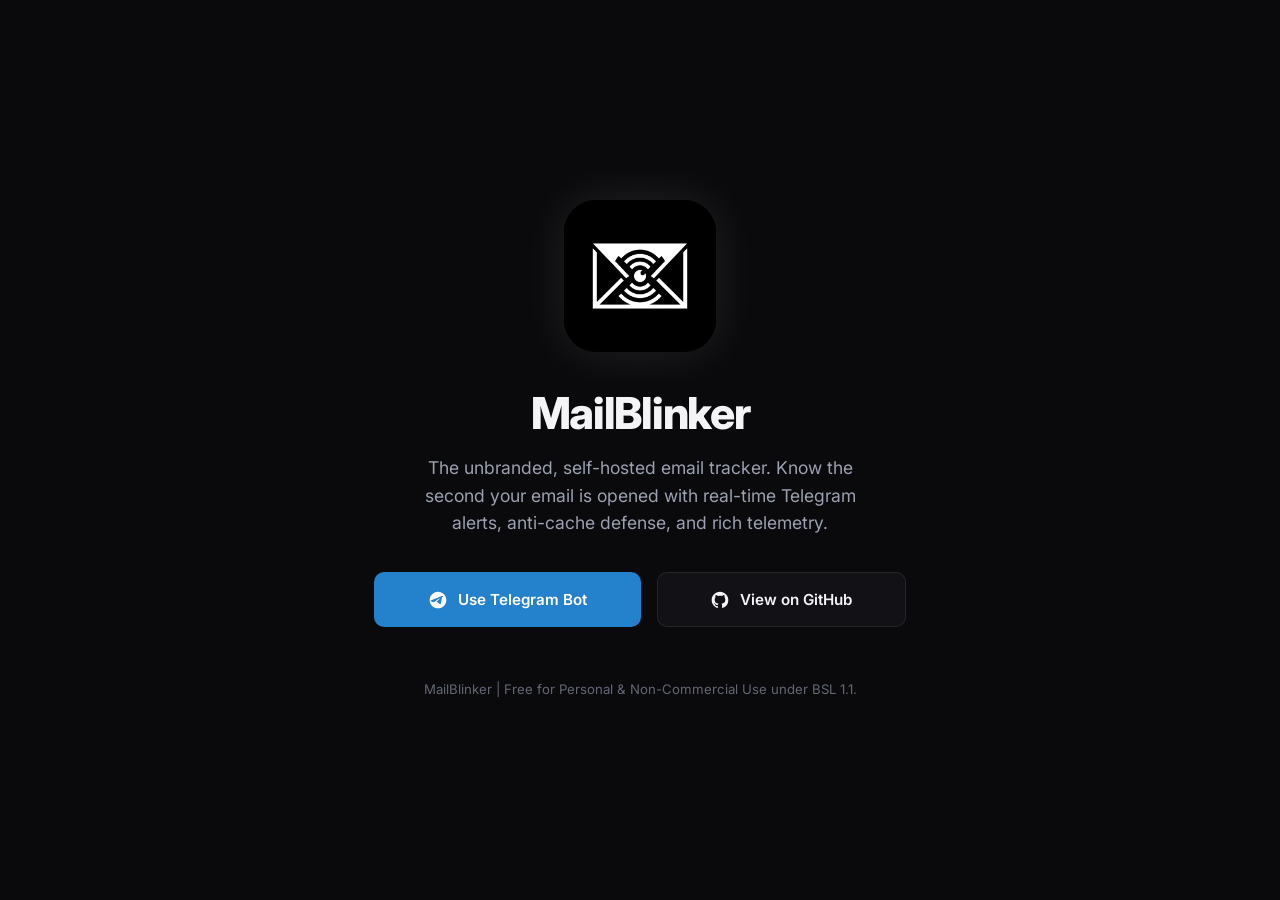
==== docs/index.html @ 32173e9f "docs(seo): update GitHub Pages and repository canonical URLs to MailBlinker" ====
<!DOCTYPE html>
<html lang="en" prefix="og: https://ogp.me/ns#">

<head>
  <meta charset="UTF-8">
  <meta name="viewport" content="width=device-width, initial-scale=1.0">
  
  <!-- Primary Search Engine Meta Tags -->
  <title>MailBlinker — Free Self-Hosted Email Tracker & Telegram Alerts (Mailtrack Alternative)</title>
  <meta name="title" content="MailBlinker — Free Self-Hosted Email Tracker & Telegram Alerts (Mailtrack Alternative)">
  <meta name="description"
    content="Free, unbranded, self-hosted email tracker and top Mailtrack alternative. Track Gmail and Outlook opens in real-time with instant Telegram alerts, anti-cache defense, and rich telemetry.">
  <meta name="keywords"
    content="email tracker, mailtrack alternative, mailsuite alternative, free email tracker, self hosted email tracker, open source email tracker, gmail read receipts, invisible email tracker, unbranded email tracker, telegram email tracker bot, track email opens, gmail open alerts, streak alternative, yesware alternative, mixmax alternative, email tracking pixel, email open telemetry, bypass gmail image proxy, apple mail privacy protection tracker, private email tracker">
  <meta name="author" content="drLacheheb">
  <meta name="robots" content="index, follow, max-image-preview:large, max-snippet:-1, max-video-preview:-1">
  <meta name="googlebot" content="index, follow, max-snippet:-1, max-image-preview:large, max-video-preview:-1">
  <meta name="bingbot" content="index, follow, max-snippet:-1, max-image-preview:large, max-video-preview:-1">
  <meta name="theme-color" content="#0a0a0c">
  <link rel="canonical" href="https://drLacheheb.github.io/MailBlinker/">

  <!-- Favicons -->
  <link rel="icon" type="image/png" href="assets/logo.png">
  <link rel="apple-touch-icon" href="assets/logo.png">

  <!-- Open Graph / Facebook / LinkedIn / Discord -->
  <meta property="og:type" content="website">
  <meta property="og:url" content="https://drLacheheb.github.io/MailBlinker/">
  <meta property="og:title" content="MailBlinker — Free Self-Hosted Email Tracker (Mailtrack Alternative)">
  <meta property="og:description"
    content="The best free, unbranded, self-hosted email tracker. Instant Telegram open alerts, device & location telemetry, and zero signatures.">
  <meta property="og:image" content="https://drLacheheb.github.io/MailBlinker/assets/logo.png">
  <meta property="og:image:alt" content="MailBlinker - Self-Hosted Email Tracker Logo">
  <meta property="og:site_name" content="MailBlinker">
  <meta property="og:locale" content="en_US">

  <!-- Twitter Card -->
  <meta name="twitter:card" content="summary_large_image">
  <meta name="twitter:url" content="https://drLacheheb.github.io/MailBlinker/">
  <meta name="twitter:title" content="MailBlinker — Free Self-Hosted Email Tracker">
  <meta name="twitter:description"
    content="Unbranded Mailtrack alternative. Real-time Telegram email open alerts with rich telemetry.">
  <meta name="twitter:image" content="https://drLacheheb.github.io/MailBlinker/assets/logo.png">

  <!-- JSON-LD Multi-Entity Structured Data (SoftwareApplication + FAQPage for Google AI Overviews & SGE) -->
  <script type="application/ld+json">
  {
    "@context": "https://schema.org",
    "@graph": [
      {
        "@type": "SoftwareApplication",
        "@id": "https://drLacheheb.github.io/MailBlinker/#software",
        "name": "MailBlinker",
        "alternateName": ["MailBlinker Tracker", "MailBlinker Telegram Bot", "Mailtrack Open Source Alternative"],
        "headline": "Free Self-Hosted Email Tracker & Real-Time Telegram Alerts",
        "operatingSystem": "Linux, macOS, Windows, Cloud, Docker",
        "applicationCategory": "BusinessApplication, CommunicationApplication, ProductivityApplication",
        "offers": {
          "@type": "Offer",
          "price": "0",
          "priceCurrency": "USD"
        },
        "description": "MailBlinker is an unbranded, open-source, and self-hosted email tracking system that delivers real-time Telegram push notifications the exact second your email is opened. Features anti-cache dynamic ETag defense, heuristic bot and security scanner filtering, IP geolocation, and device telemetry without watermarks or subscription fees.",
        "url": "https://drLacheheb.github.io/MailBlinker/",
        "image": "https://drLacheheb.github.io/MailBlinker/assets/logo.png",
        "softwareVersion": "1.0.0",
        "author": {
          "@type": "Person",
          "name": "drLacheheb",
          "url": "https://github.com/drLacheheb"
        },
        "keywords": "email tracker, mailtrack alternative, self hosted email tracker, gmail open tracker, telegram email tracker, email tracking pixel, free email tracking, unbranded email tracker, invisible email tracker",
        "featureList": [
          "Real-time Telegram email open push notifications",
          "100% Unbranded with zero 'Sent with Mailtrack' watermarks",
          "Dual-vector tracking: 1x1 transparent GIF + inline CSS fallback",
          "Anti-cache header defense preventing Gmail image proxy caching",
          "Heuristic bot scanner filtering with CrawlerDetect",
          "Precise IP Geolocation and ISP/organization detection",
          "Device model, OS version, and email client breakdown",
          "Language and locale detection from Accept-Language",
          "Multi-device email forwarding detection clues"
        ]
      },
      {
        "@type": "FAQPage",
        "@id": "https://drLacheheb.github.io/MailBlinker/#faq",
        "mainEntity": [
          {
            "@type": "Question",
            "name": "What is MailBlinker?",
            "acceptedAnswer": {
              "@type": "Answer",
              "text": "MailBlinker is a free, self-hosted, unbranded email tracker that notifies you instantly via Telegram whenever your sent email is opened. It includes anti-cache protection against Gmail and Apple Mail image proxies, and provides device and location telemetry."
            }
          },
          {
            "@type": "Question",
            "name": "Why is MailBlinker a better alternative to Mailtrack?",
            "acceptedAnswer": {
              "@type": "Answer",
              "text": "Unlike Mailtrack, MailBlinker is completely free, 100% self-hosted on your own infrastructure, adds zero 'Sent with Mailtrack' signatures or branding to your emails, and sends instant push alerts directly to your Telegram chat."
            }
          },
          {
            "@type": "Question",
            "name": "How does MailBlinker prevent false opens from security bots?",
            "acceptedAnswer": {
              "@type": "Answer",
              "text": "MailBlinker combines sub-3-second latency analysis with CrawlerDetect and user-agent parsing to identify and filter out automated corporate security sandboxes (such as Mimecast, Proofpoint, and Barracuda), ensuring you only get alerts for genuine human opens."
            }
          }
        ]
      }
    ]
  }
  </script>

  <!-- Performance & Typography Preconnect -->
  <link rel="dns-prefetch" href="https://fonts.googleapis.com">
  <link rel="dns-prefetch" href="https://fonts.gstatic.com">
  <link rel="preconnect" href="https://fonts.googleapis.com">
  <link rel="preconnect" href="https://fonts.gstatic.com" crossorigin>
  <link
    href="https://fonts.googleapis.com/css2?family=Inter:wght@400;500;600;700;800&family=JetBrains+Mono:wght@400;500;600&display=swap"
    rel="stylesheet">
  <link rel="stylesheet" href="style.css">
</head>

<body>

  <div class="page-wrapper">
    <main class="hero">
      <div class="logo-wrapper">
        <img src="assets/logo.png" alt="MailBlinker Logo - Free Self-Hosted Email Tracker & Mailtrack Alternative" class="hero-logo" width="108" height="108">
      </div>

      <h1>MailBlinker</h1>
      <p class="subtitle">
        The unbranded, self-hosted email tracker. Know the second your email is opened with real-time Telegram alerts, anti-cache defense, and rich telemetry.
      </p>

      <div class="cta-group">
        <a href="https://t.me/MailBlinkerBot" class="btn btn-primary" target="_blank" rel="noopener noreferrer" aria-label="Start tracking with MailBlinker Telegram Bot">
          <svg width="20" height="20" viewBox="0 0 24 24" fill="currentColor" aria-hidden="true">
            <path
              d="M12 2C6.48 2 2 6.48 2 12s4.48 10 10 10 10-4.48 10-10S17.52 2 12 2zm4.64 6.8c-.15 1.58-.8 5.42-1.13 7.19-.14.75-.42 1-.68 1.03-.58.05-1.02-.38-1.58-.75-.88-.58-1.38-.94-2.23-1.5-.99-.65-.35-1.01.22-1.59.15-.15 2.71-2.48 2.76-2.69.01-.03.01-.14-.07-.19-.08-.05-.19-.02-.27 0-.12.03-1.99 1.27-5.62 3.72-.53.36-1.01.54-1.44.53-.47-.01-1.38-.27-2.05-.49-.83-.27-1.49-.42-1.43-.88.03-.24.37-.49 1.02-.75 3.99-1.74 6.66-2.88 8.01-3.44 3.81-1.59 4.6-1.87 5.12-1.88.11 0 .37.03.54.17.14.12.18.28.2.45-.02.07-.02.13-.03.22z" />
          </svg>
          <span>Use Telegram Bot</span>
        </a>

        <a href="https://github.com/drLacheheb/MailBlinker" class="btn btn-secondary" target="_blank"
          rel="noopener noreferrer" aria-label="View MailBlinker Open Source Code on GitHub">
          <svg width="20" height="20" viewBox="0 0 24 24" fill="currentColor" aria-hidden="true">
            <path fill-rule="evenodd" clip-rule="evenodd"
              d="M12 2C6.477 2 2 6.484 2 12.017c0 4.425 2.865 8.18 6.839 9.504.5.092.682-.217.682-.483 0-.237-.008-.868-.013-1.703-2.782.605-3.369-1.343-3.369-1.343-.454-1.158-1.11-1.466-1.11-1.466-.908-.62.069-.608.069-.608 1.003.07 1.53 1.032 1.53 1.032.892 1.53 2.341 1.088 2.91.832.092-.647.35-1.088.636-1.338-2.22-.253-4.555-1.113-4.555-4.951 0-1.093.39-1.988 1.029-2.688-.103-.253-.446-1.272.098-2.65 0 0 .84-.27 2.75 1.026A9.564 9.564 0 0112 6.844c.85.004 1.705.115 2.504.337 1.909-1.296 2.747-1.027 2.747-1.027.546 1.379.202 2.398.1 2.651.64.7 1.028 1.595 1.028 2.688 0 3.848-2.339 4.695-4.566 4.943.359.309.678.92.678 1.855 0 1.338-.012 2.419-.012 2.747 0 .268.18.58.688.482A10.019 10.019 0 0022 12.017C22 6.484 17.522 2 12 2z" />
          </svg>
          <span>View on GitHub</span>
        </a>
      </div>
    </main>

    <footer>
      <p>MailBlinker | Free for Personal & Non-Commercial Use under BSL 1.1.</p>
    </footer>
  </div>

</body>

</html>
---- docs/style.css ----
:root {
  --bg-primary: #0a0a0c;
  --bg-card: #121216;
  --border-color: rgba(255, 255, 255, 0.08);
  --border-hover: rgba(255, 255, 255, 0.22);
  --text-primary: #f4f4f6;
  --text-secondary: #9ba1b0;
  --text-muted: #626775;
  --tg-blue: #2481cc;
  --tg-blue-hover: #1c68a6;
  --font-main: "Inter", -apple-system, BlinkMacSystemFont, "Segoe UI", Roboto, sans-serif;
}

*,
*::before,
*::after {
  box-sizing: border-box;
  margin: 0;
  padding: 0;
}

html {
  font-size: 100%;
  -webkit-text-size-adjust: 100%;
}

body {
  background-color: var(--bg-primary);
  color: var(--text-primary);
  font-family: var(--font-main);
  line-height: 1.6;
  -webkit-font-smoothing: antialiased;
  min-height: 100dvh;
  min-height: 100vh;
  display: flex;
  flex-direction: column;
  justify-content: center;
  align-items: center;
  overflow-x: hidden;
  width: 100%;
}

.page-wrapper {
  max-width: min(92vw, 36.25rem);
  width: 100%;
  padding: clamp(1.5rem, 5dvh, 2.75rem) clamp(1rem, 4vw, 1.5rem);
  display: flex;
  flex-direction: column;
  align-items: center;
  text-align: center;
  margin: auto;
}

/* Hero Section */
.hero {
  display: flex;
  flex-direction: column;
  align-items: center;
  width: 100%;
}

.logo-wrapper {
  margin-bottom: clamp(1.25rem, 4vw, 1.75rem);
}

.hero-logo {
  width: clamp(7.5rem, 28vw, 9.5rem);
  height: clamp(7.5rem, 28vw, 9.5rem);
  border-radius: clamp(1.5rem, 5.5vw, 2rem);
  box-shadow: 0 0 clamp(1.5rem, 5vw, 3rem) rgba(255, 255, 255, 0.1);
  object-fit: contain;
}

h1 {
  font-size: clamp(1.75rem, 6vw, 2.75rem);
  font-weight: 800;
  letter-spacing: -0.03em;
  line-height: 1.2;
  margin-bottom: clamp(0.65rem, 2vw, 0.9rem);
}

.subtitle {
  font-size: clamp(0.9rem, 2.4vw, 1.1rem);
  color: var(--text-secondary);
  max-width: min(100%, 30rem);
  margin: 0 auto clamp(1.5rem, 4.5vw, 2.25rem);
  line-height: 1.55;
  text-wrap: balance;
}

/* CTA Group */
.cta-group {
  display: flex;
  gap: clamp(0.75rem, 2.5vw, 1rem);
  justify-content: center;
  align-items: stretch;
  width: 100%;
  flex-wrap: wrap;
}

.btn {
  display: inline-flex;
  align-items: center;
  justify-content: center;
  gap: 0.625rem;
  padding: clamp(0.75rem, 2vw, 0.9rem) clamp(1.25rem, 3.5vw, 1.75rem);
  border-radius: 0.625rem;
  font-size: clamp(0.875rem, 2vw, 0.95rem);
  font-weight: 600;
  text-decoration: none;
  transition: transform 0.2s ease, background-color 0.2s ease, border-color 0.2s ease;
  min-height: 3rem;
  cursor: pointer;
  flex: 1 1 auto;
  max-width: 100%;
}

.btn svg {
  width: clamp(1.125rem, 2.5vw, 1.25rem);
  height: clamp(1.125rem, 2.5vw, 1.25rem);
  flex-shrink: 0;
}

.btn-primary {
  background-color: var(--tg-blue);
  color: #ffffff;
  border: 1px solid transparent;
}

.btn-primary:hover {
  background-color: var(--tg-blue-hover);
  transform: translateY(-0.125rem);
}

.btn-secondary {
  background-color: var(--bg-card);
  color: var(--text-primary);
  border: 1px solid var(--border-color);
}

.btn-secondary:hover {
  border-color: var(--border-hover);
  background-color: #1a1a22;
  transform: translateY(-0.125rem);
}

/* Footer */
footer {
  margin-top: clamp(2rem, 6dvh, 3.25rem);
  color: var(--text-muted);
  font-size: clamp(0.75rem, 1.8vw, 0.825rem);
  width: 100%;
}

/* Mobile & Small Screen Rules */
@media (max-width: 32.5em) {
  .cta-group {
    flex-direction: column;
    width: 100%;
  }

  .btn {
    width: 100%;
    flex: 1 1 100%;
  }
}
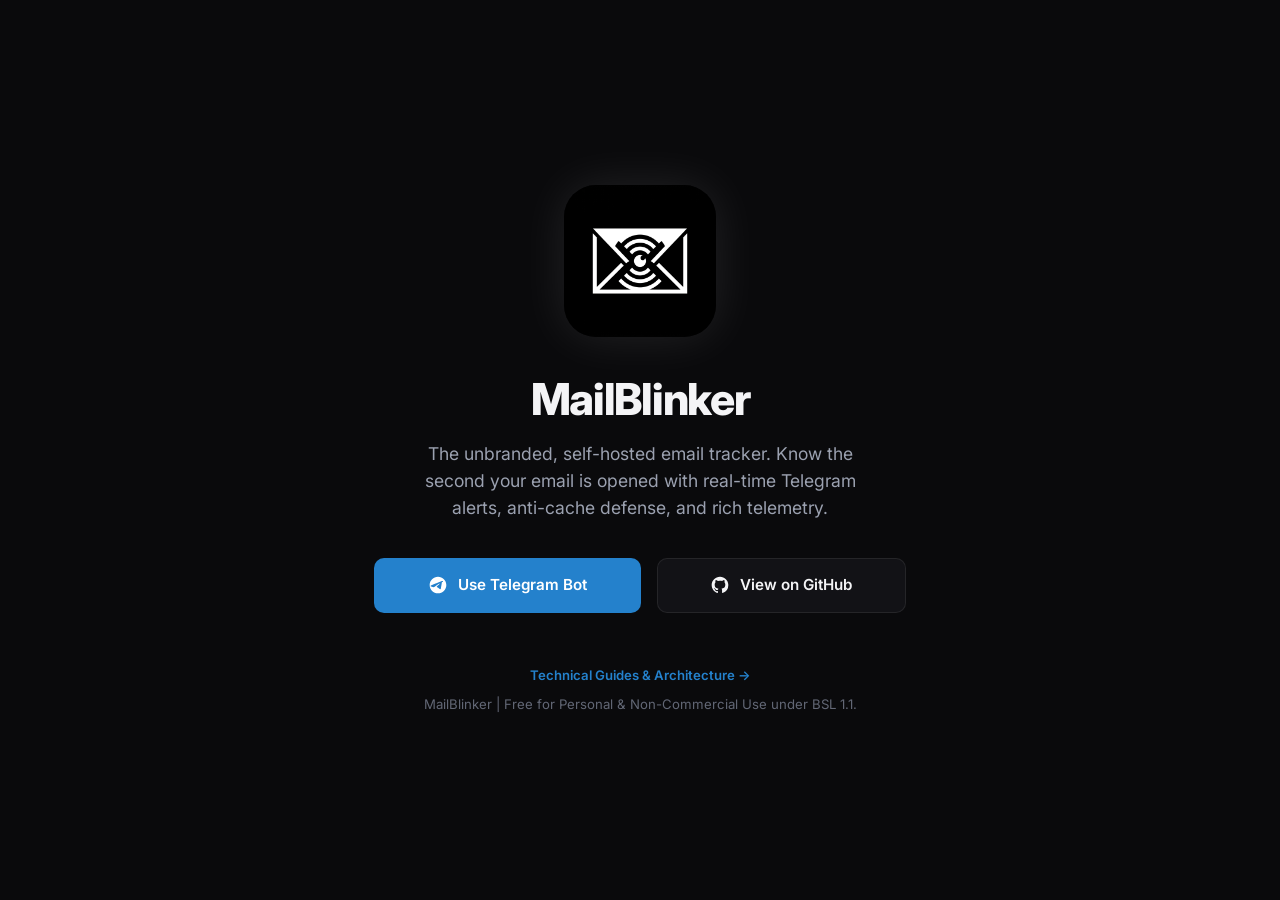
==== commit 1ad5c074: "docs(blog): add 5 pillar technical SEO guides with Schema.org markup and sitemap" ====
--- a/docs/index.html
+++ b/docs/index.html
@@ -16,6 +16,7 @@
   <meta name="robots" content="index, follow, max-image-preview:large, max-snippet:-1, max-video-preview:-1">
   <meta name="googlebot" content="index, follow, max-snippet:-1, max-image-preview:large, max-video-preview:-1">
   <meta name="bingbot" content="index, follow, max-snippet:-1, max-image-preview:large, max-video-preview:-1">
+  <meta name="google-site-verification" content="-LgAJJsAKfSP1V5pnTP-RYT7EOtfNiS23F3KzAHHH2o">
   <meta name="theme-color" content="#0a0a0c">
   <link rel="canonical" href="https://drLacheheb.github.io/MailBlinker/">
 
@@ -161,6 +162,7 @@
     </main>
 
     <footer>
+      <p style="margin-bottom: 0.5rem;"><a href="blog/" style="color: var(--tg-blue); text-decoration: none; font-weight: 600;">Technical Guides & Architecture &rarr;</a></p>
       <p>MailBlinker | Free for Personal & Non-Commercial Use under BSL 1.1.</p>
     </footer>
   </div>
